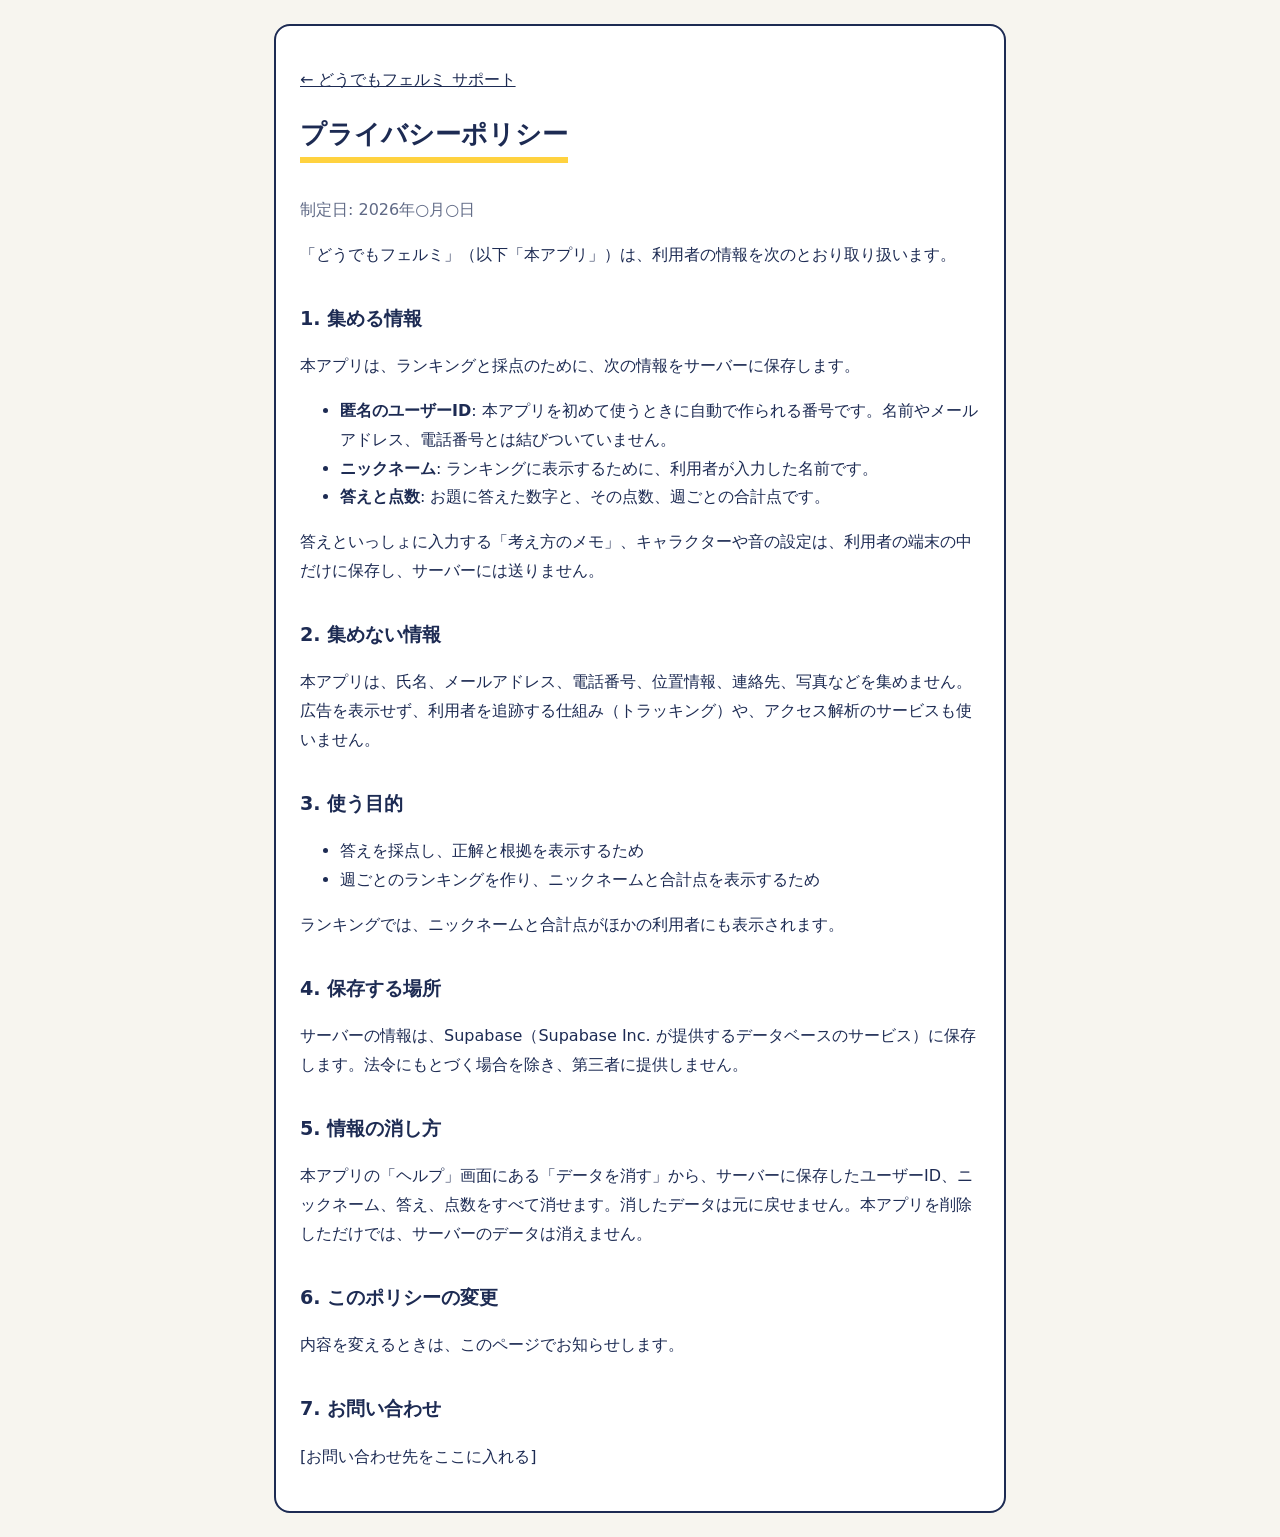
==== privacy.html @ 84603ffa "リリース準備: iOSの設定とEASのビルド設定、データを消す機能、プライバシーポリシーとサポートページの下書き Co-Authored-By: Claude Opus 5.5 <noreply@an" ====
<!doctype html>
<html lang="ja">
<head>
<meta charset="utf-8">
<meta name="viewport" content="width=device-width, initial-scale=1">
<title>プライバシーポリシー｜どうでもフェルミ</title>
<link rel="stylesheet" href="style.css">
</head>
<body>
<main>
  <p class="back"><a href="./">← どうでもフェルミ サポート</a></p>
  <h1>プライバシーポリシー</h1>
  <p class="date">制定日: 2026年○月○日</p>

  <p>「どうでもフェルミ」（以下「本アプリ」）は、利用者の情報を次のとおり取り扱います。</p>

  <h2>1. 集める情報</h2>
  <p>本アプリは、ランキングと採点のために、次の情報をサーバーに保存します。</p>
  <ul>
    <li><strong>匿名のユーザーID</strong>: 本アプリを初めて使うときに自動で作られる番号です。名前やメールアドレス、電話番号とは結びついていません。</li>
    <li><strong>ニックネーム</strong>: ランキングに表示するために、利用者が入力した名前です。</li>
    <li><strong>答えと点数</strong>: お題に答えた数字と、その点数、週ごとの合計点です。</li>
  </ul>
  <p>答えといっしょに入力する「考え方のメモ」、キャラクターや音の設定は、利用者の端末の中だけに保存し、サーバーには送りません。</p>

  <h2>2. 集めない情報</h2>
  <p>本アプリは、氏名、メールアドレス、電話番号、位置情報、連絡先、写真などを集めません。広告を表示せず、利用者を追跡する仕組み（トラッキング）や、アクセス解析のサービスも使いません。</p>

  <h2>3. 使う目的</h2>
  <ul>
    <li>答えを採点し、正解と根拠を表示するため</li>
    <li>週ごとのランキングを作り、ニックネームと合計点を表示するため</li>
  </ul>
  <p>ランキングでは、ニックネームと合計点がほかの利用者にも表示されます。</p>

  <h2>4. 保存する場所</h2>
  <p>サーバーの情報は、Supabase（Supabase Inc. が提供するデータベースのサービス）に保存します。法令にもとづく場合を除き、第三者に提供しません。</p>

  <h2>5. 情報の消し方</h2>
  <p>本アプリの「ヘルプ」画面にある「データを消す」から、サーバーに保存したユーザーID、ニックネーム、答え、点数をすべて消せます。消したデータは元に戻せません。本アプリを削除しただけでは、サーバーのデータは消えません。</p>

  <h2>6. このポリシーの変更</h2>
  <p>内容を変えるときは、このページでお知らせします。</p>

  <h2>7. お問い合わせ</h2>
  <p>[お問い合わせ先をここに入れる]</p>
</main>
</body>
</html>
---- style.css ----
:root {
  --navy: #1d2b53;
  --yellow: #ffd23f;
  --paper: #f7f5ef;
  --card: #ffffff;
}

body {
  margin: 0;
  padding: 24px 16px;
  background: var(--paper);
  color: var(--navy);
  font-family: system-ui, -apple-system, "Hiragino Sans", "Noto Sans JP", sans-serif;
  line-height: 1.8;
}

main {
  max-width: 680px;
  margin: 0 auto;
  padding: 24px;
  background: var(--card);
  border: 2px solid var(--navy);
  border-radius: 16px;
}

h1 {
  margin-top: 0;
  font-size: 1.6rem;
  border-bottom: 6px solid var(--yellow);
  display: inline-block;
}

h2 {
  margin-top: 2rem;
  font-size: 1.2rem;
}

h3 {
  margin-bottom: 0;
  font-size: 1rem;
}

h3 + p {
  margin-top: 0.25rem;
}

a {
  color: var(--navy);
}

.lead,
.date,
.back {
  color: rgba(29, 43, 83, 0.7);
}
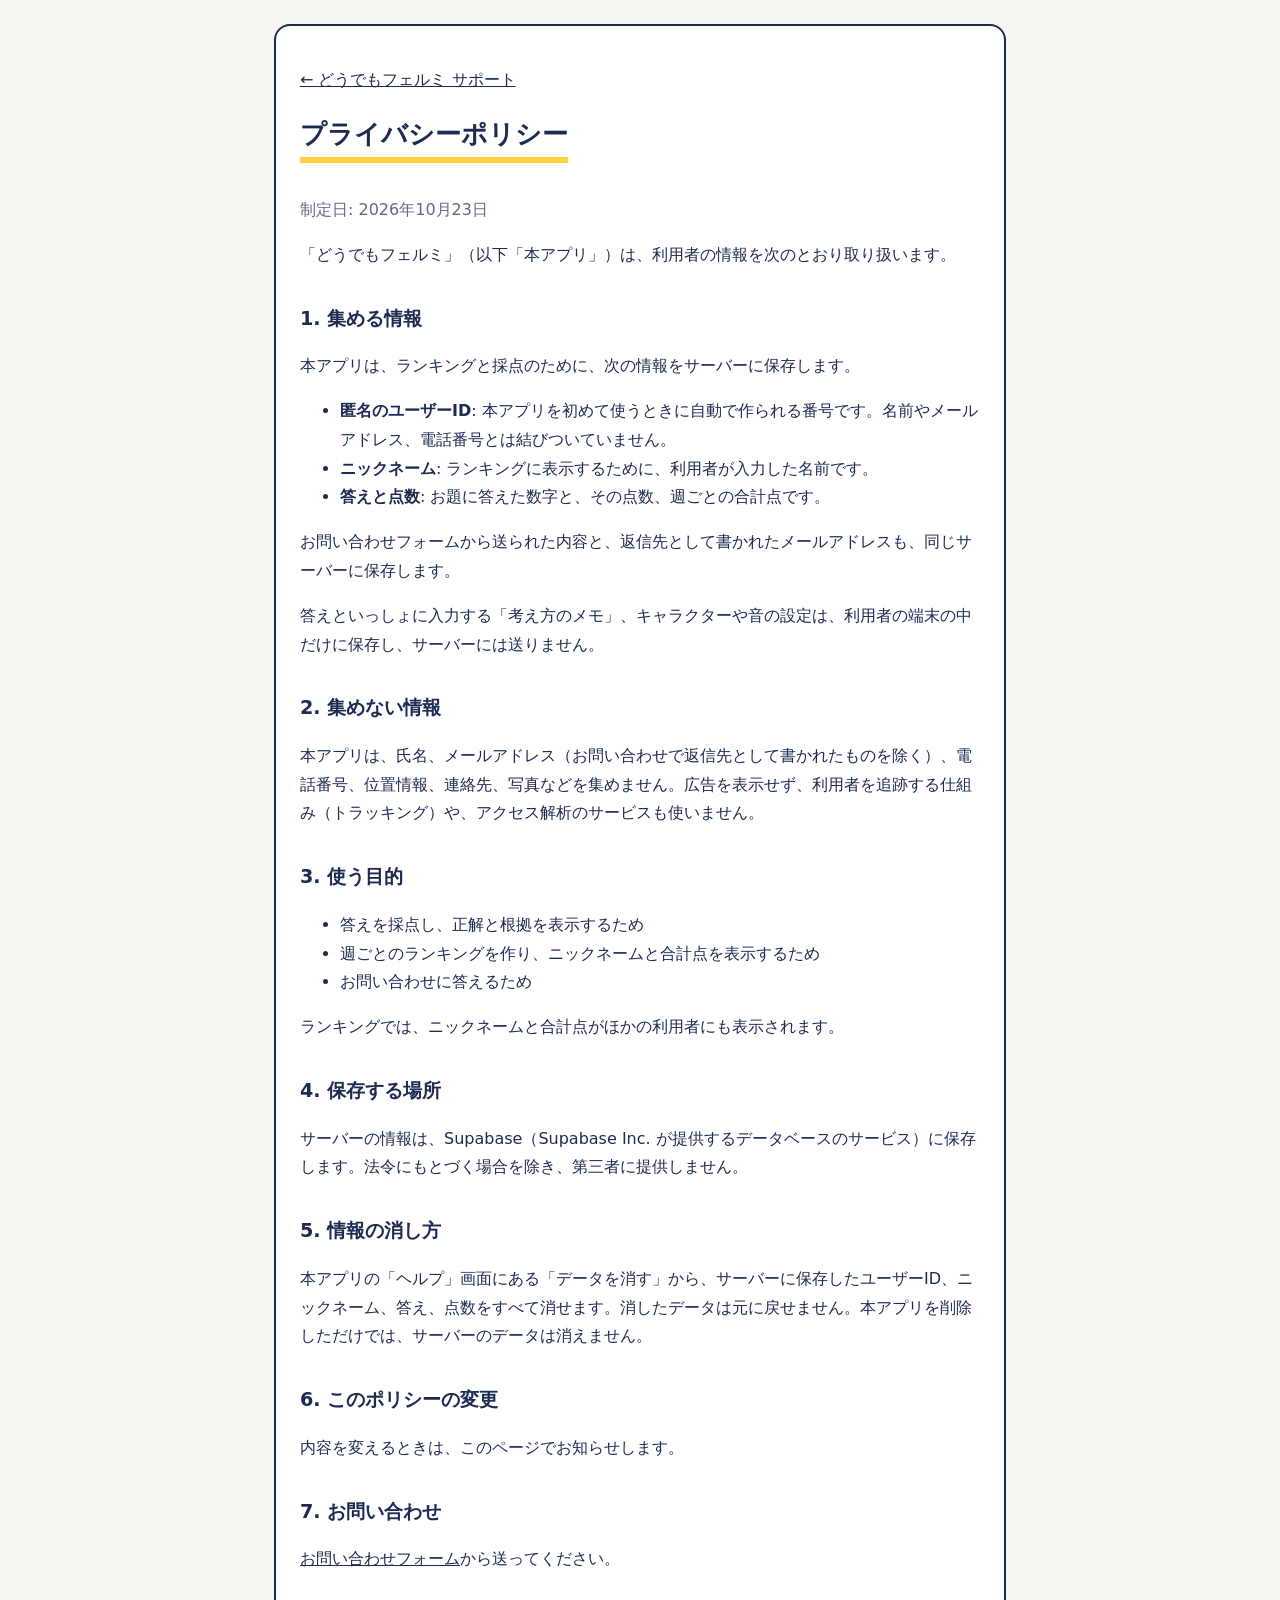
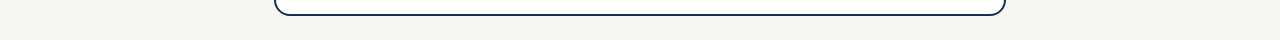
==== commit bb940686: "サポートページに問い合わせフォームを足し、送られた内容をSupabaseに保存する Co-Authored-By: Claude Opus 5.5 <noreply@anthropic.com>" ====
--- a/privacy.html
+++ b/privacy.html
@@ -10,7 +10,7 @@
 <main>
   <p class="back"><a href="./">← どうでもフェルミ サポート</a></p>
   <h1>プライバシーポリシー</h1>
-  <p class="date">制定日: 2026年○月○日</p>
+  <p class="date">制定日: 2026年10月23日</p>
 
   <p>「どうでもフェルミ」（以下「本アプリ」）は、利用者の情報を次のとおり取り扱います。</p>
 
@@ -21,15 +21,17 @@
     <li><strong>ニックネーム</strong>: ランキングに表示するために、利用者が入力した名前です。</li>
     <li><strong>答えと点数</strong>: お題に答えた数字と、その点数、週ごとの合計点です。</li>
   </ul>
+  <p>お問い合わせフォームから送られた内容と、返信先として書かれたメールアドレスも、同じサーバーに保存します。</p>
   <p>答えといっしょに入力する「考え方のメモ」、キャラクターや音の設定は、利用者の端末の中だけに保存し、サーバーには送りません。</p>
 
   <h2>2. 集めない情報</h2>
-  <p>本アプリは、氏名、メールアドレス、電話番号、位置情報、連絡先、写真などを集めません。広告を表示せず、利用者を追跡する仕組み（トラッキング）や、アクセス解析のサービスも使いません。</p>
+  <p>本アプリは、氏名、メールアドレス（お問い合わせで返信先として書かれたものを除く）、電話番号、位置情報、連絡先、写真などを集めません。広告を表示せず、利用者を追跡する仕組み（トラッキング）や、アクセス解析のサービスも使いません。</p>
 
   <h2>3. 使う目的</h2>
   <ul>
     <li>答えを採点し、正解と根拠を表示するため</li>
     <li>週ごとのランキングを作り、ニックネームと合計点を表示するため</li>
+    <li>お問い合わせに答えるため</li>
   </ul>
   <p>ランキングでは、ニックネームと合計点がほかの利用者にも表示されます。</p>
 
@@ -43,7 +45,7 @@
   <p>内容を変えるときは、このページでお知らせします。</p>
 
   <h2>7. お問い合わせ</h2>
-  <p>[お問い合わせ先をここに入れる]</p>
+  <p><a href="contact.html">お問い合わせフォーム</a>から送ってください。</p>
 </main>
 </body>
 </html>
--- a/style.css
+++ b/style.css
@@ -53,3 +53,47 @@
 .back {
   color: rgba(29, 43, 83, 0.7);
 }
+
+form {
+  display: grid;
+  gap: 8px;
+}
+
+label {
+  margin-top: 8px;
+  font-weight: bold;
+}
+
+select,
+textarea,
+input,
+button {
+  font: inherit;
+  color: var(--navy);
+  border: 2px solid var(--navy);
+  border-radius: 12px;
+  padding: 10px 12px;
+  background: var(--card);
+}
+
+button {
+  margin-top: 12px;
+  background: var(--yellow);
+  font-weight: bold;
+  cursor: pointer;
+}
+
+button:disabled {
+  opacity: 0.5;
+}
+
+.trap {
+  position: absolute;
+  left: -9999px;
+}
+
+.note {
+  margin-top: 24px;
+  font-size: 0.9rem;
+  color: rgba(29, 43, 83, 0.7);
+}
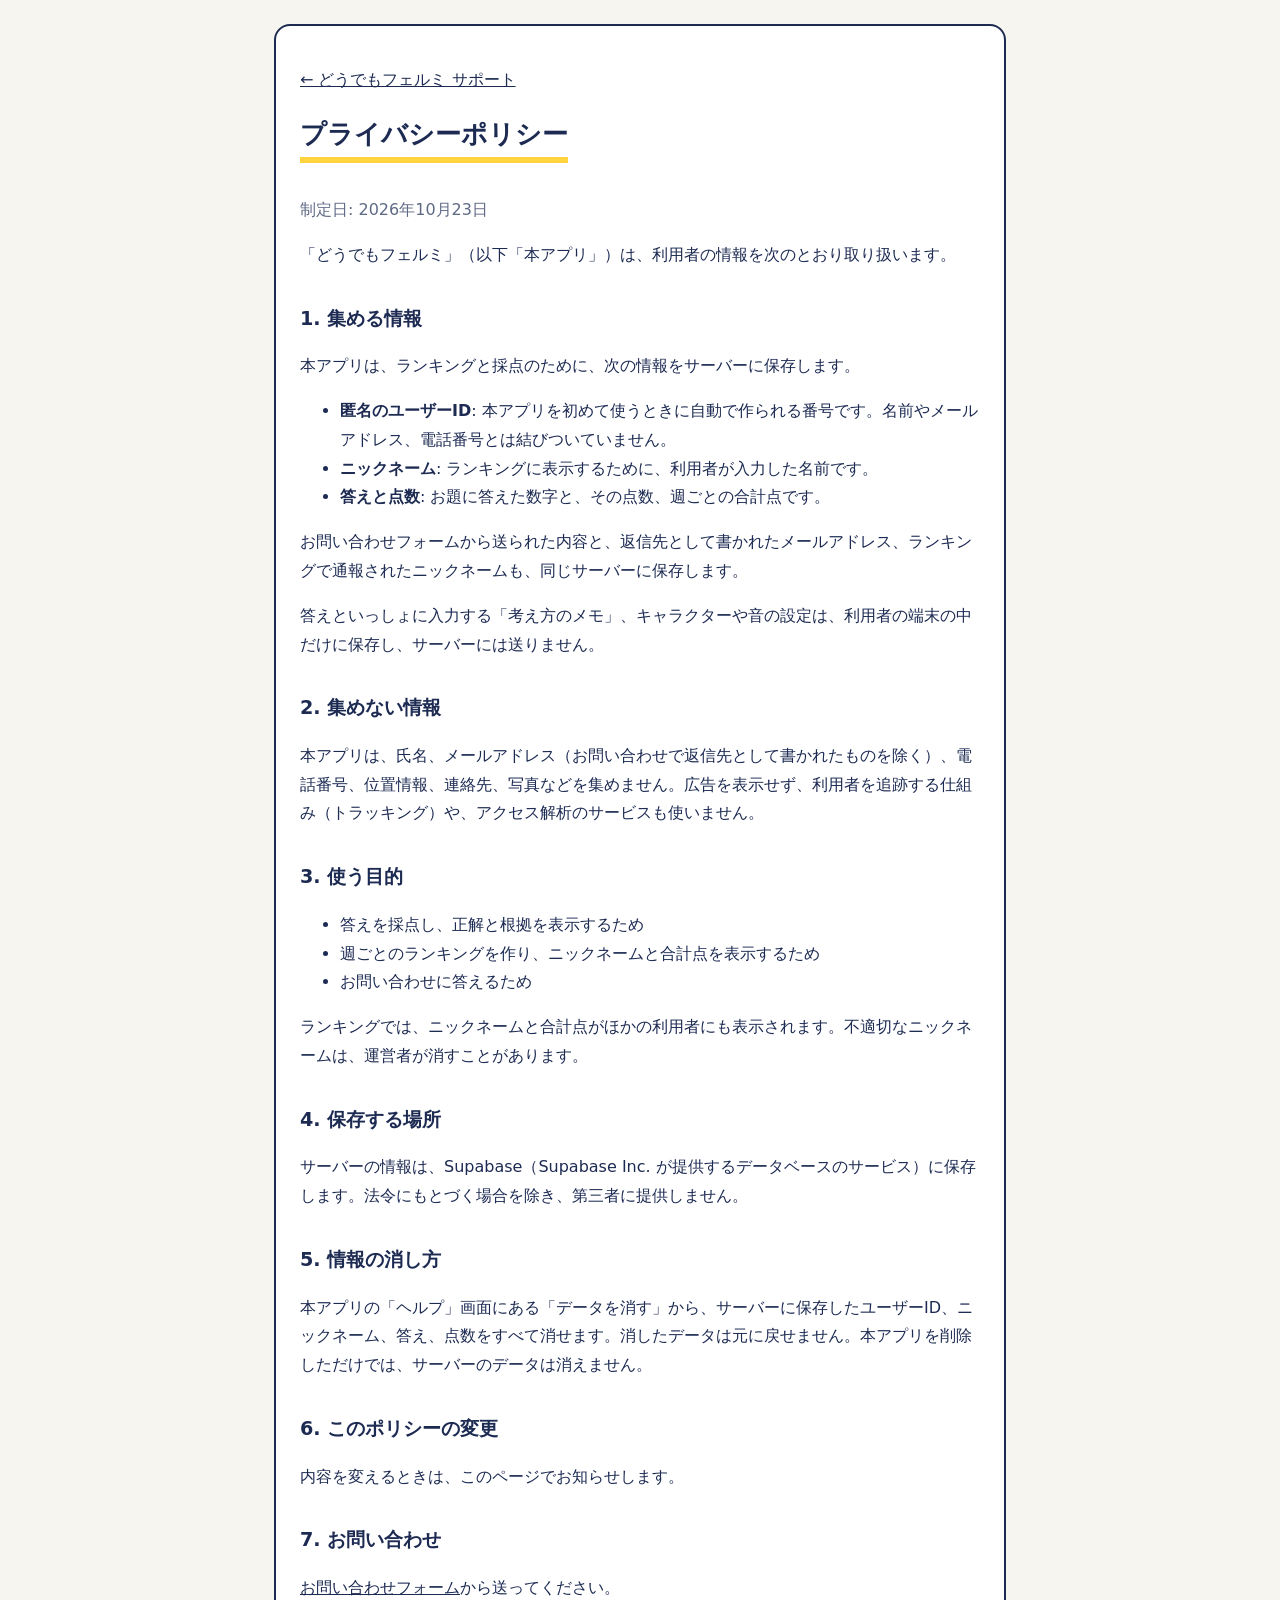
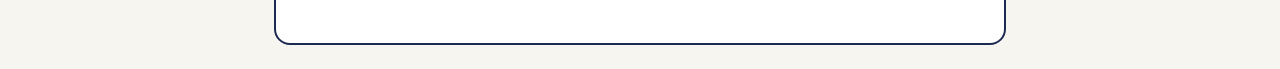
==== commit 817feaae: "ニックネームの対策: 使えない言葉の判定、ランキングからの通報、この人を非表示 Co-Authored-By: Claude Opus 5.5 <noreply@anthropic.com>" ====
--- a/privacy.html
+++ b/privacy.html
@@ -21,7 +21,7 @@
     <li><strong>ニックネーム</strong>: ランキングに表示するために、利用者が入力した名前です。</li>
     <li><strong>答えと点数</strong>: お題に答えた数字と、その点数、週ごとの合計点です。</li>
   </ul>
-  <p>お問い合わせフォームから送られた内容と、返信先として書かれたメールアドレスも、同じサーバーに保存します。</p>
+  <p>お問い合わせフォームから送られた内容と、返信先として書かれたメールアドレス、ランキングで通報されたニックネームも、同じサーバーに保存します。</p>
   <p>答えといっしょに入力する「考え方のメモ」、キャラクターや音の設定は、利用者の端末の中だけに保存し、サーバーには送りません。</p>
 
   <h2>2. 集めない情報</h2>
@@ -33,7 +33,7 @@
     <li>週ごとのランキングを作り、ニックネームと合計点を表示するため</li>
     <li>お問い合わせに答えるため</li>
   </ul>
-  <p>ランキングでは、ニックネームと合計点がほかの利用者にも表示されます。</p>
+  <p>ランキングでは、ニックネームと合計点がほかの利用者にも表示されます。不適切なニックネームは、運営者が消すことがあります。</p>
 
   <h2>4. 保存する場所</h2>
   <p>サーバーの情報は、Supabase（Supabase Inc. が提供するデータベースのサービス）に保存します。法令にもとづく場合を除き、第三者に提供しません。</p>
